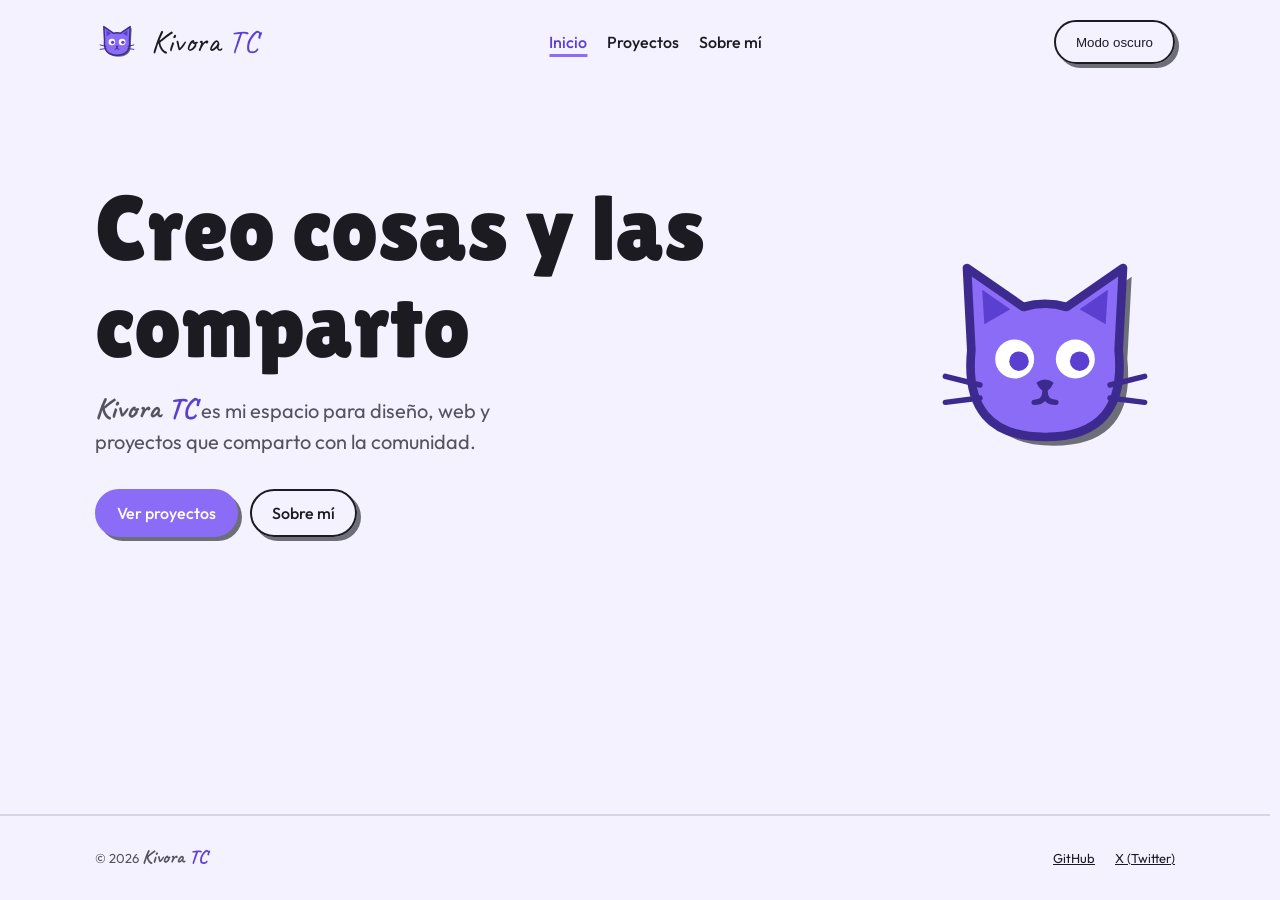
==== index.html @ 38ffbd7d "Initial commit" ====
<!doctype html>
<html lang="es">
<head>
  <meta charset="utf-8">
  <meta name="viewport" content="width=device-width, initial-scale=1">
  <title>Kivora TC · Inicio</title>
  <meta name="description" content="Kivora TC: diseño, interfaces y web. Proyectos y lo que me gusta crear para la comunidad.">
  <link rel="icon" href="assets/logo-favicon.svg" type="image/svg+xml">
  <link rel="preconnect" href="https://fonts.googleapis.com">
  <link rel="preconnect" href="https://fonts.gstatic.com" crossorigin>
  <link href="https://fonts.googleapis.com/css2?family=Caveat:wght@400;700&family=Lilita+One&family=Outfit:wght@400;500;700&display=swap" rel="stylesheet">
  <script src="js/tema.js"></script>
  <link rel="stylesheet" href="css/tokens.css">
  <link rel="stylesheet" href="css/base.css">
  <link rel="stylesheet" href="css/transiciones.css">
  <link rel="stylesheet" href="css/layout.css">
  <link rel="stylesheet" href="css/tarjeta.css">
  <link rel="stylesheet" href="css/inicio.css">
  <link rel="stylesheet" href="css/entrada.css">
</head>
<body>
  <a class="saltar" href="#principal">Saltar al contenido</a>

  <header class="cabecera">
    <a class="marca" href="index.html">
      <picture>
        <source media="(prefers-color-scheme: dark)" srcset="assets/logo-oscuro.svg">
        <img src="assets/logo-claro.svg" alt="" width="44" height="44">
      </picture>
      <span>Kivora <span class="marca-tc">TC</span></span>
    </a>
    <nav class="navegacion" aria-label="Principal">
      <ul>
        <li><a href="index.html" aria-current="page">Inicio</a></li>
        <li><a href="proyectos.html">Proyectos</a></li>
        <li><a href="sobre-mi.html">Sobre mí</a></li>
      </ul>
    </nav>
    <button type="button" class="boton tema" id="cambiar-tema">Modo oscuro</button>
  </header>

  <main id="principal">
    <section class="heroe">
      <div class="heroe-texto">
        <h1>Creo cosas y las comparto</h1>
        <p><span class="nombre-marca">Kivora <span class="marca-tc">TC</span></span> es mi espacio para diseño, web y proyectos que comparto con la comunidad.</p>        <div class="acciones">
          <a class="boton boton--primario" href="proyectos.html">Ver proyectos</a>
          <a class="boton" href="sobre-mi.html">Sobre mí</a>
        </div>
      </div>
      <div class="heroe-mascota">
        <picture>
          <source media="(prefers-color-scheme: dark)" srcset="assets/logo-oscuro.svg">
          <img src="assets/logo-claro.svg" alt="Mascota de Kivora TC: un gato morado" width="260" height="260">
        </picture>
      </div>
    </section>

    <section id="seccion-destacados" class="seccion" aria-labelledby="destacados-titulo">
      <div class="seccion-cabecera">
        <h2 id="destacados-titulo">Proyectos recientes</h2>
        <a href="proyectos.html">Todos los proyectos</a>
      </div>
      <ul id="destacados" class="resultados"></ul>
    </section>
  </main>

  <footer class="pie">
    <div class="pie-contenido">
      <p>© 2026 <span class="nombre-marca">Kivora <span class="marca-tc">TC</span></span></p>
      <ul>
        <li><a href="https://github.com/kivoratc" rel="noopener noreferrer">GitHub</a></li>
        <li><a href="https://x.com/kivoratc" rel="noopener noreferrer">X (Twitter)</a></li>
      </ul>
    </div>
  </footer>

  <script src="js/datos.js"></script>
  <script src="js/tarjeta.js"></script>
  <script src="js/inicio.js"></script>
  <script src="js/enlaces.js"></script>
</body>
</html>
---- css/tokens.css ----
/* Tokens del sistema de diseño de Kivora TC (documento design-system/sistema-de-diseno.md).
   Los nombres de la izquierda son los del sistema. Los alias de abajo son los que usan los demás CSS.
   El tema lo define data-theme en <html>: "light" o "dark". Sin valor, sigue el sistema operativo. */

:root {
  /* Tokens del sistema, tema claro */
  --bg: #f4f2ff;
  --surface: #ffffff;
  --surface-2: #ebe8fb;
  --fg: #1c1b22;
  --muted: #55535f;
  --accent: #5b3fd1;
  --accent-fill: #8b6cf6;
  --shadow: #6e6e78;
  --line: #d6d2ea;
  --ok: #13875a;
  --warn: #9a6a00;
  --danger: #c23a63;
  --on-accent: #ffffff;

  /* Alias usados por el resto de los CSS */
  --color-fondo: var(--bg);
  --color-superficie: var(--surface);
  --color-superficie-2: var(--surface-2);
  --color-texto: var(--fg);
  --color-texto-suave: var(--muted);
  --color-acento: var(--accent-fill);
  --color-acento-texto: var(--accent);
  --color-acento-oscuro: var(--accent);
  --color-borde: var(--line);
  --color-sombra: var(--shadow);

  /* Tipografía: Lilita One para titulares, Outfit para texto, Caveat para el nombre de la marca */
  --fuente-titulo: "Lilita One", "Arial Black", sans-serif;
  --fuente-texto: "Outfit", system-ui, sans-serif;
  --fuente-nota: "Caveat", cursive;

  /* Escala: portada 92 px, sección 44 px, tarjeta 22 px, texto 16 px, etiqueta 13 px */
  --texto-portada: clamp(3.25rem, 9vw, 5.75rem);
  --texto-seccion: clamp(2.25rem, 5vw, 2.75rem);
  --texto-tarjeta: 1.375rem;
  --texto-base: 1rem;
  --texto-etiqueta: 0.8125rem;
  --interlineado: 1.55;

  /* Espaciado y forma */
  --espacio-xs: 0.5rem;
  --espacio-s: 0.75rem;
  --espacio-m: 1.25rem;
  --espacio-l: 2rem;
  --espacio-xl: 4rem;
  --radio: 22px;
  --radio-pequeno: 12px;
  --radio-pildora: 999px;
  --sombra-desplazada: 4px 4px 0 var(--shadow);
  --ancho-max: 1120px;
}

/* Tema oscuro: si el usuario no eligió claro, sigue el sistema operativo */
@media (prefers-color-scheme: dark) {
  :root:not([data-theme="light"]) {
    --bg: #1c1b22;
    --surface: #2a2933;
    --surface-2: #34333f;
    --fg: #ffffff;
    --muted: #b9b6c9;
    --accent: #8b6cf6;
    --accent-fill: #8b6cf6;
    --shadow: #6e6e78;
    --line: #3d3c49;
  }
}

/* Tema oscuro elegido por el usuario */
:root[data-theme="dark"] {
  --bg: #1c1b22;
  --surface: #2a2933;
  --surface-2: #34333f;
  --fg: #ffffff;
  --muted: #b9b6c9;
  --accent: #8b6cf6;
  --accent-fill: #8b6cf6;
  --shadow: #6e6e78;
  --line: #3d3c49;
}
---- css/base.css ----
*,
*::before,
*::after {
  box-sizing: border-box;
}

html {
  -webkit-text-size-adjust: 100%;
  /* Reserva el espacio de la barra de scroll para que el contenido no salte */
  scrollbar-gutter: stable;
  /* Barra de scroll con los colores del sistema (Firefox y Chrome 121+) */
  scrollbar-width: thin;
  scrollbar-color: var(--color-acento) var(--color-superficie-2);
}

/* Barra de scroll para Safari y Chrome anteriores a 121 */
::-webkit-scrollbar {
  width: 12px;
  height: 12px;
}

::-webkit-scrollbar-track {
  background: var(--color-superficie-2);
}

::-webkit-scrollbar-thumb {
  background: var(--color-acento);
  border: 3px solid var(--color-superficie-2);
  border-radius: var(--radio-pildora);
}

::-webkit-scrollbar-thumb:hover {
  background: var(--color-acento-texto);
}

/* El cuerpo es una columna: el pie queda siempre al final de la pantalla */
body {
  margin: 0;
  min-height: 100dvh;
  display: flex;
  flex-direction: column;
  background: var(--color-fondo);
  color: var(--color-texto);
  font-family: var(--fuente-texto);
  font-size: var(--texto-base);
  line-height: var(--interlineado);
}

h1,
h2,
h3 {
  font-family: var(--fuente-titulo);
  font-weight: 400;
  line-height: 1.05;
  margin: 0;
}

p {
  margin: 0;
}

img,
svg {
  display: block;
  max-width: 100%;
}

a {
  color: var(--color-acento-texto);
}

[hidden] {
  display: none !important;
}

:focus-visible {
  outline: 3px solid var(--color-acento);
  outline-offset: 3px;
}

main {
  flex: 1;
  width: 100%;
  max-width: var(--ancho-max);
  margin: 0 auto;
  padding: var(--espacio-l) var(--espacio-m);
}

.saltar {
  position: absolute;
  left: var(--espacio-m);
  top: -100px;
  padding: 0.5rem 1rem;
  background: var(--color-acento);
  color: var(--color-carbon);
  border-radius: var(--radio-pequeno);
  z-index: 10;
}

.saltar:focus {
  top: var(--espacio-s);
}

/* Etiqueta: 13 px en mayúsculas, según el sistema */
/* El nombre de la marca va en Caveat; el resto del texto no */
.marca span {
  font-family: var(--fuente-nota);
  font-size: 2rem;
  line-height: 1;
}

/* "TC" del nombre de la marca, en el acento del sistema para texto */
.marca-tc {
  color: var(--color-acento-texto);
}

/* Nombre de la marca dentro de un texto */
.nombre-marca {
  font-family: var(--fuente-nota);
  font-size: 1.5em;
  line-height: 1;
  font-weight: 700;
}

/* Todo lo que se pulsa muestra la mano */
a,
button,
summary,
[role="button"] {
  cursor: pointer;
}

button:disabled {
  cursor: not-allowed;
}

/* Feedback al pasar el cursor en controles que no tienen otro efecto */
.filtro:hover:not([aria-pressed="true"]) {
  background: var(--color-superficie-2);
}

.pie a:hover,
.seccion-cabecera a:hover {
  text-decoration: underline;
  text-underline-offset: 4px;
}

.etiqueta {
  font-size: var(--texto-etiqueta);
  color: var(--color-texto-suave);
  text-transform: uppercase;
  letter-spacing: 0.04em;
}

/* Botón secundario: borde y texto en fg, fondo transparente, sombra desplazada */
.boton {
  display: inline-flex;
  align-items: center;
  min-height: 44px;
  padding: 0.6rem 1.25rem;
  background: transparent;
  border: 2px solid var(--color-texto);
  border-radius: var(--radio-pildora);
  box-shadow: var(--sombra-desplazada);
  color: var(--color-texto);
  font-weight: 500;
  text-decoration: none;
  transition: transform 120ms ease, box-shadow 120ms ease;
}

/* Botón primario: relleno de acento, texto blanco, misma sombra */
.boton--primario {
  background: var(--color-acento);
  border-color: var(--color-acento);
  color: var(--on-accent);
}

.boton:hover {
  transform: translate(-2px, -2px);
  box-shadow: 6px 6px 0 var(--color-sombra);
}

.boton:active {
  transform: translate(4px, 4px);
  box-shadow: 0 0 0 var(--color-sombra);
}

@media (prefers-reduced-motion: reduce) {
  *,
  *::before,
  *::after {
    animation: none !important;
    transition: none !important;
    scroll-behavior: auto !important;
  }
}
---- css/transiciones.css ----
/* Transición entre la lista y el detalle: la portada de la tarjeta se expande hasta la del detalle.
   Usa View Transitions entre páginas (Chrome y Edge). En otros navegadores la navegación es normal. */

@view-transition {
  navigation: auto;
}

@media (prefers-reduced-motion: reduce) {
  ::view-transition-group(*),
  ::view-transition-old(*),
  ::view-transition-new(*) {
    animation: none !important;
  }
}
---- css/layout.css ----
/* Cabecera y pie compartidos por todas las páginas */

.cabecera {
  width: 100%;
  max-width: var(--ancho-max);
  margin: 0 auto;
  padding: var(--espacio-m);
  display: flex;
  flex-wrap: wrap;
  align-items: center;
  justify-content: space-between;
  gap: var(--espacio-m);
}

.marca {
  display: inline-flex;
  align-items: center;
  gap: var(--espacio-s);
  color: var(--color-texto);
  font-family: var(--fuente-titulo);
  font-size: 1.5rem;
  text-decoration: none;
}

.marca img {
  width: 44px;
  height: 44px;
}

.navegacion ul {
  display: flex;
  flex-wrap: wrap;
  gap: var(--espacio-xs) var(--espacio-m);
  margin: 0;
  padding: 0;
  list-style: none;
}

.navegacion a {
  display: inline-flex;
  align-items: center;
  min-height: 44px;
  color: var(--color-texto);
  font-weight: 500;
  text-decoration: none;
}

.navegacion a:hover,
.navegacion a[aria-current="page"] {
  color: var(--color-acento-texto);
  text-decoration: underline;
  text-decoration-color: var(--color-acento);
  text-decoration-thickness: 3px;
  text-underline-offset: 6px;
}

.pie {
  margin-top: auto;
  border-top: 2px solid var(--color-borde);
}

.pie-contenido {
  width: 100%;
  max-width: var(--ancho-max);
  margin: 0 auto;
  padding: var(--espacio-m);
  display: flex;
  flex-wrap: wrap;
  align-items: center;
  justify-content: space-between;
  gap: var(--espacio-m);
  font-size: var(--texto-etiqueta);
  color: var(--color-texto-suave);
}

.pie ul {
  display: flex;
  flex-wrap: wrap;
  gap: var(--espacio-m);
  margin: 0;
  padding: 0;
  list-style: none;
}

.pie a {
  display: inline-flex;
  align-items: center;
  min-height: 44px;
  color: var(--color-texto);
}
---- css/tarjeta.css ----
/* Lista de proyectos y tarjeta de proyecto */

.resultados {
  display: grid;
  grid-template-columns: repeat(auto-fill, minmax(260px, 1fr));
  gap: var(--espacio-m);
  margin: 0;
  padding: 0;
  list-style: none;
}

.tarjeta {
  height: 100%;
  display: flex;
  flex-direction: column;
  gap: var(--espacio-xs);
  padding: var(--espacio-m);
  background: var(--color-superficie-2);
  color: var(--color-texto);
  border: 2px solid var(--color-borde);
  border-radius: var(--radio);
  box-shadow: var(--sombra-desplazada);
  text-decoration: none;
  transition: transform 150ms ease, box-shadow 150ms ease;
}

.tarjeta:hover {
  transform: translate(-2px, -2px);
  box-shadow: 6px 6px 0 var(--color-acento);
}

.tarjeta h3 {
  margin-top: 0.25rem;
  font-size: var(--texto-tarjeta);
}

.tarjeta-cover {
  width: 100%;
  aspect-ratio: 16 / 9;
  object-fit: cover;
  background: var(--color-acento);
  border-radius: var(--radio-pequeno);
}

.tarjeta-meta {
  font-size: var(--texto-etiqueta);
  color: var(--color-texto-suave);
}

.tarjeta-resumen {
  flex: 1;
  color: var(--color-texto-suave);
}
---- css/inicio.css ----
/* Página de inicio: portada, proyectos destacados y resumen */

.heroe {
  display: grid;
  grid-template-columns: 1fr auto;
  align-items: center;
  gap: var(--espacio-l);
  padding: var(--espacio-xl) 0 var(--espacio-l);
}

.heroe h1 {
  font-size: var(--texto-portada);
}

.heroe-texto p {
  margin-top: var(--espacio-m);
  max-width: 34ch;
  font-size: 1.25rem;
  color: var(--color-texto-suave);
}

.heroe-texto .acciones {
  margin-top: var(--espacio-l);
  display: flex;
  flex-wrap: wrap;
  gap: var(--espacio-s);
}

.heroe-mascota img {
  width: clamp(160px, 26vw, 260px);
  height: auto;
}

.seccion {
  padding-top: var(--espacio-xl);
}

.seccion h2 {
  font-size: var(--texto-seccion);
}

.seccion-cabecera {
  display: flex;
  flex-wrap: wrap;
  align-items: flex-end;
  justify-content: space-between;
  gap: var(--espacio-s);
  margin-bottom: var(--espacio-l);
}

.seccion-texto {
  max-width: 60ch;
  font-size: 1.125rem;
}

.seccion-texto + .seccion-texto {
  margin-top: var(--espacio-m);
}

@media (max-width: 640px) {
  .heroe {
    grid-template-columns: 1fr;
  }

  .heroe-mascota {
    order: -1;
  }
}
---- css/entrada.css ----
/* Entrada de la portada: una sola secuencia al cargar la página.
   Las animaciones se desactivan con prefers-reduced-motion desde base.css. */

@keyframes subir {
  from {
    opacity: 0;
    transform: translateY(16px);
  }
  to {
    opacity: 1;
    transform: none;
  }
}

@keyframes aparecer-gato {
  from {
    opacity: 0;
    transform: translateY(24px) scale(0.94) rotate(-4deg);
  }
  to {
    opacity: 1;
    transform: none;
  }
}

.heroe-mascota img {
  animation: aparecer-gato 800ms 80ms cubic-bezier(0.2, 0.9, 0.3, 1.2) both;
}

.heroe h1 {
  animation: subir 600ms ease-out both;
}

.heroe-texto p {
  animation: subir 600ms 120ms ease-out both;
}

.heroe-texto .acciones {
  animation: subir 600ms 240ms ease-out both;
}

.heroe-texto .nota {
  animation: subir 600ms 360ms ease-out both;
}
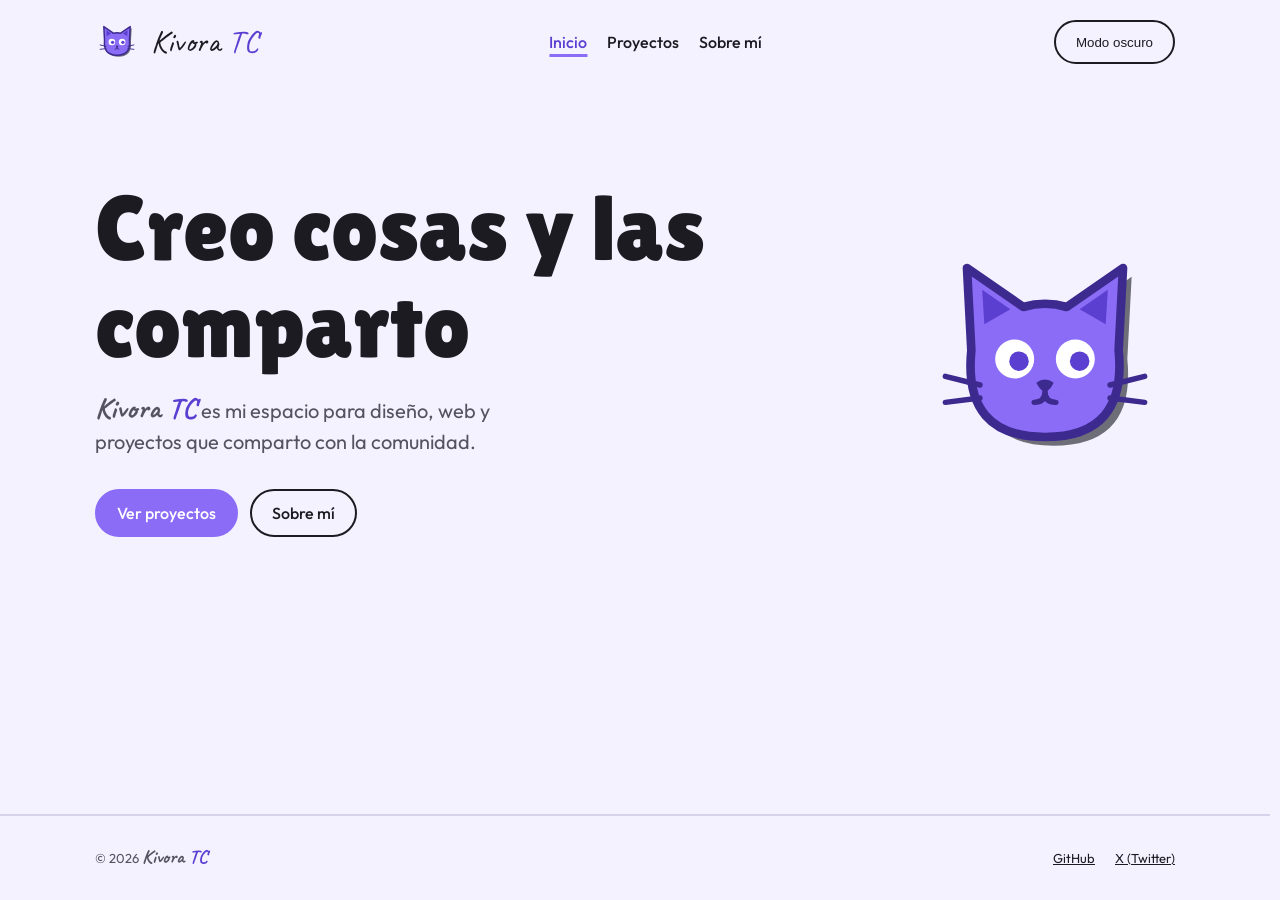
==== commit 1718f1ae: "Remove shadows and Platforms and Voice sections" ====
--- a/index.html
+++ b/index.html
@@ -12,7 +12,6 @@
   <script src="js/tema.js"></script>
   <link rel="stylesheet" href="css/tokens.css">
   <link rel="stylesheet" href="css/base.css">
-  <link rel="stylesheet" href="css/transiciones.css">
   <link rel="stylesheet" href="css/layout.css">
   <link rel="stylesheet" href="css/tarjeta.css">
   <link rel="stylesheet" href="css/inicio.css">
--- a/css/tokens.css
+++ b/css/tokens.css
@@ -28,7 +28,6 @@
   --color-acento-texto: var(--accent);
   --color-acento-oscuro: var(--accent);
   --color-borde: var(--line);
-  --color-sombra: var(--shadow);
 
   /* Tipografía: Lilita One para titulares, Outfit para texto, Caveat para el nombre de la marca */
   --fuente-titulo: "Lilita One", "Arial Black", sans-serif;
@@ -52,7 +51,6 @@
   --radio: 22px;
   --radio-pequeno: 12px;
   --radio-pildora: 999px;
-  --sombra-desplazada: 4px 4px 0 var(--shadow);
   --ancho-max: 1120px;
 }
 
--- a/css/base.css
+++ b/css/base.css
@@ -152,7 +152,7 @@
   letter-spacing: 0.04em;
 }
 
-/* Botón secundario: borde y texto en fg, fondo transparente, sombra desplazada */
+/* Botón secundario: borde y texto en fg, fondo transparente */
 .boton {
   display: inline-flex;
   align-items: center;
@@ -161,28 +161,16 @@
   background: transparent;
   border: 2px solid var(--color-texto);
   border-radius: var(--radio-pildora);
-  box-shadow: var(--sombra-desplazada);
   color: var(--color-texto);
   font-weight: 500;
   text-decoration: none;
-  transition: transform 120ms ease, box-shadow 120ms ease;
 }
 
-/* Botón primario: relleno de acento, texto blanco, misma sombra */
+/* Botón primario: relleno de acento, texto blanco */
 .boton--primario {
   background: var(--color-acento);
   border-color: var(--color-acento);
   color: var(--on-accent);
-}
-
-.boton:hover {
-  transform: translate(-2px, -2px);
-  box-shadow: 6px 6px 0 var(--color-sombra);
-}
-
-.boton:active {
-  transform: translate(4px, 4px);
-  box-shadow: 0 0 0 var(--color-sombra);
 }
 
 @media (prefers-reduced-motion: reduce) {
--- a/css/tarjeta.css
+++ b/css/tarjeta.css
@@ -19,14 +19,7 @@
   color: var(--color-texto);
   border: 2px solid var(--color-borde);
   border-radius: var(--radio);
-  box-shadow: var(--sombra-desplazada);
   text-decoration: none;
-  transition: transform 150ms ease, box-shadow 150ms ease;
-}
-
-.tarjeta:hover {
-  transform: translate(-2px, -2px);
-  box-shadow: 6px 6px 0 var(--color-acento);
 }
 
 .tarjeta h3 {
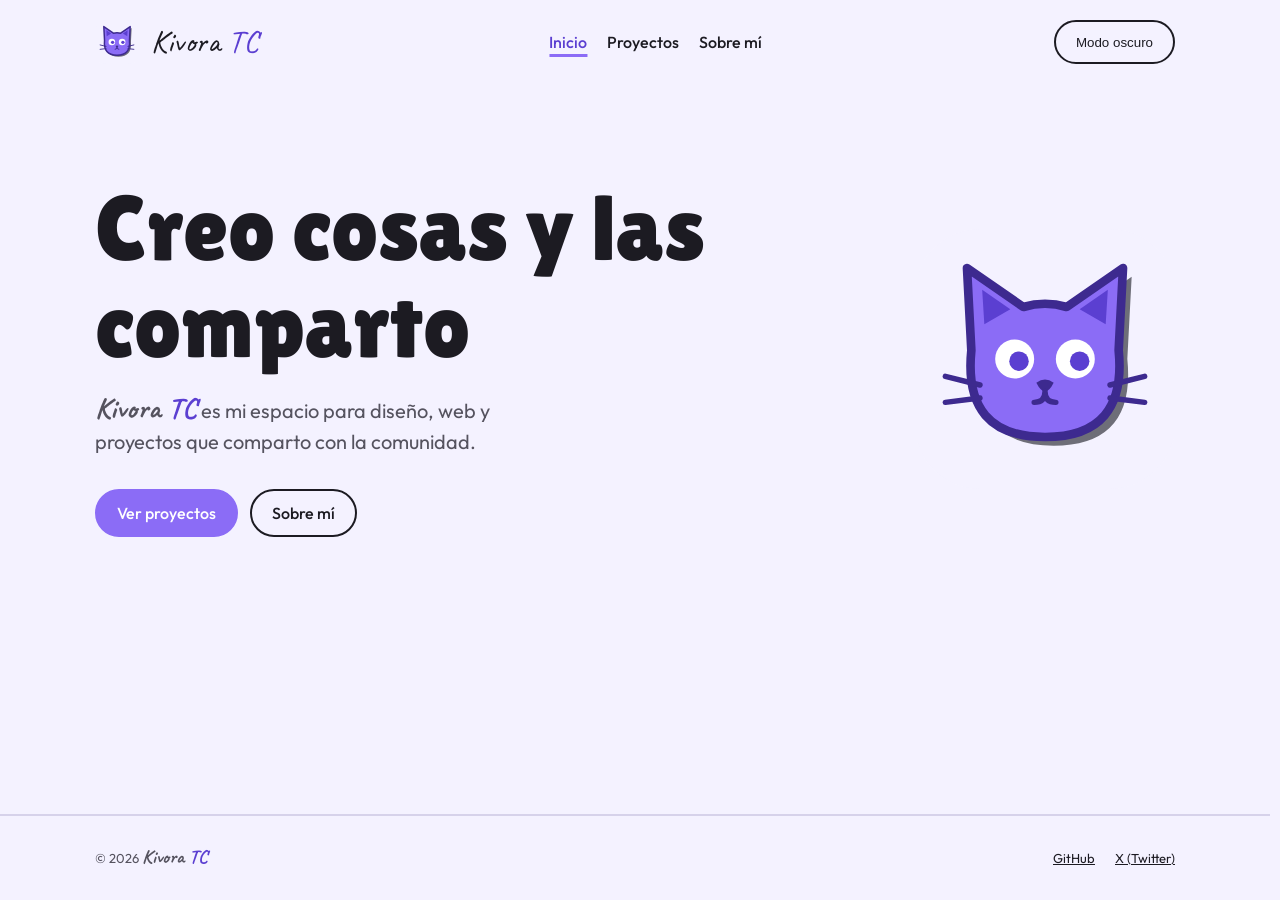
==== commit 2c2749e2: "Quita animación de entrada y añade transiciones entre páginas" ====
--- a/index.html
+++ b/index.html
@@ -13,9 +13,9 @@
   <link rel="stylesheet" href="css/tokens.css">
   <link rel="stylesheet" href="css/base.css">
   <link rel="stylesheet" href="css/layout.css">
+  <link rel="stylesheet" href="css/transiciones.css">
   <link rel="stylesheet" href="css/tarjeta.css">
   <link rel="stylesheet" href="css/inicio.css">
-  <link rel="stylesheet" href="css/entrada.css">
 </head>
 <body>
   <a class="saltar" href="#principal">Saltar al contenido</a>
--- a/css/transiciones.css
+++ b/css/transiciones.css
@@ -0,0 +1,72 @@
+/* Transiciones entre páginas (View Transitions API).
+   En navegadores sin soporte, la navegación es normal. */
+
+@view-transition {
+  navigation: auto;
+}
+
+/* La cabecera y el pie son iguales en todas las páginas: se quedan fijos
+   y no parpadean al cambiar de página */
+.cabecera {
+  view-transition-name: cabecera;
+}
+
+.pie {
+  view-transition-name: pie;
+}
+
+/* El contenido principal sale hacia arriba y entra desde abajo */
+main {
+  view-transition-name: contenido;
+}
+
+@keyframes salir-contenido {
+  to {
+    opacity: 0;
+    transform: translateY(-8px);
+  }
+}
+
+@keyframes entrar-contenido {
+  from {
+    opacity: 0;
+    transform: translateY(12px);
+  }
+}
+
+::view-transition-old(contenido) {
+  animation: 160ms ease-in both salir-contenido;
+}
+
+::view-transition-new(contenido) {
+  animation: 240ms 40ms ease-out both entrar-contenido;
+}
+
+/* Fondo de la página: fundido corto para que el cambio se sienta ágil */
+::view-transition-old(root),
+::view-transition-new(root) {
+  animation-duration: 160ms;
+}
+
+/* Con movimiento reducido, solo fundido (sin desplazamiento) */
+@keyframes fundir-salida {
+  to {
+    opacity: 0;
+  }
+}
+
+@keyframes fundir-entrada {
+  from {
+    opacity: 0;
+  }
+}
+
+@media (prefers-reduced-motion: reduce) {
+  ::view-transition-old(contenido) {
+    animation: 160ms ease-in both fundir-salida;
+  }
+
+  ::view-transition-new(contenido) {
+    animation: 160ms ease-out both fundir-entrada;
+  }
+}
